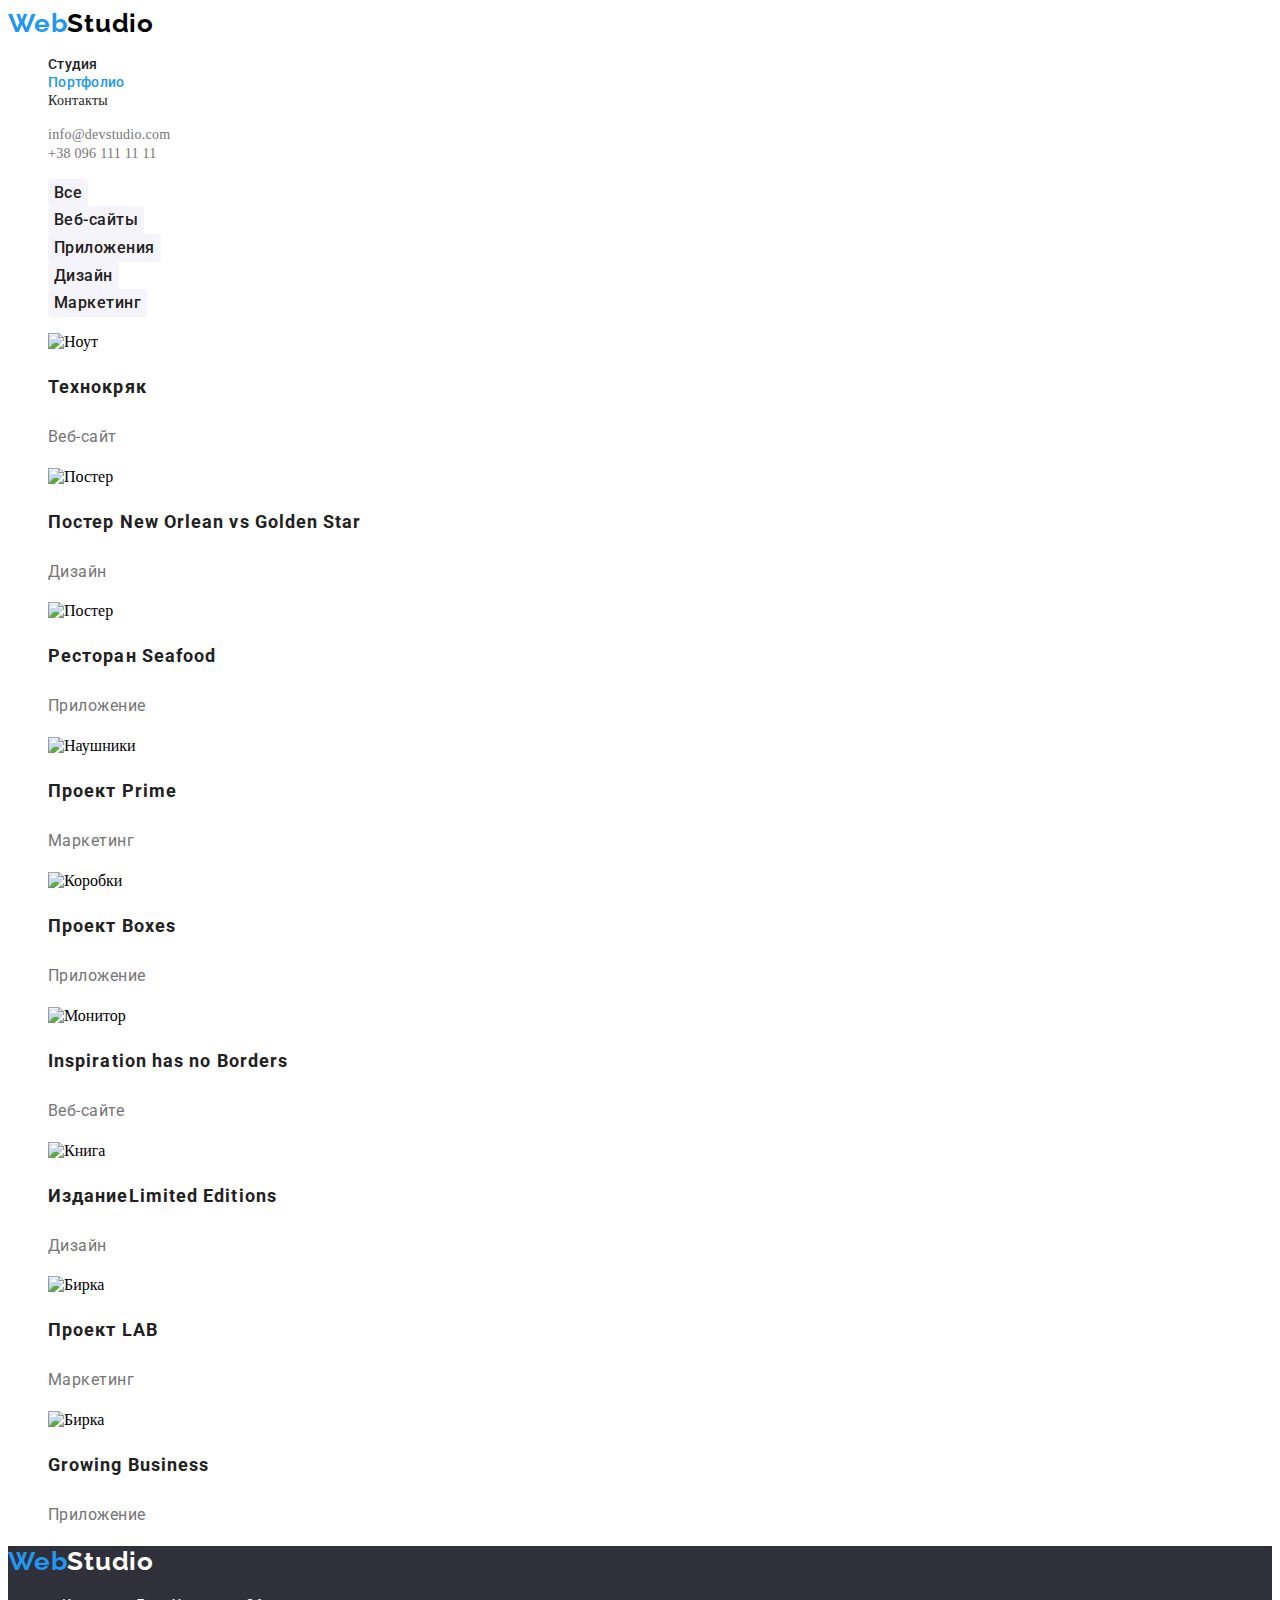
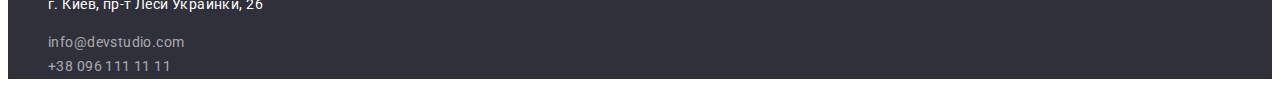
==== portfolio.html @ 634ae3e8 "Initial commit" ====
<!DOCTYPE html>
<html lang="ru">
<head>
    <meta charset="UTF-8">
    <meta http-equiv="X-UA-Compatible" content="IE=edge">
    <meta name="viewport" content="width=device-width, initial-scale=1.0">
    <link rel="preconnect" href="https://fonts.googleapis.com">
    <link rel="preconnect" href="https://fonts.gstatic.com" crossorigin>
    <link href="https://fonts.googleapis.com/css2?family=Raleway:wght@700&family=Roboto:wght@400;500;700;900&display=swap"
        rel="stylesheet">
    <title>Портфолио</title>
    <link rel="stylesheet" href="css/style.css">
</head>
<body>
    <header>
        <nav>
            <a class="webStudio">Web<span class="colorweb">Studio</span></a>
            <ul>
                <li class="a_studio">
                    <a href="./index.html" class="studio_style">Студия</a>
                </li>
                <li class="a_studio">
                    <a href="" class="portfolio_style ">Портфолио</a>
                </li>
                <li class="a_studio">
                <a href="./contakts.html" class="contakts">Контакты</a>
            </li>
            </ul>
        </nav>
        <ul>
            <li class="a_studio">
                <a href="mailtoinfo@devstudio.com" class="link_info">info@devstudio.com</a>
            </li>
            <li class="a_studio">
                <a href="tel+380961111111" class="link_info">+38 096 111 11 11</a>
            </li>
        </ul>
    </header>
    <main>
        <section>
            <ul >
                <li class="a_studio">
                    <button type="button" class="info_buttons">Все</button>
                </li>
                <li class="a_studio">
                    <button type="button" class="info_buttons">Веб-сайты</button>
                </li>
                <li class="a_studio">
                    <button type="button" class="info_buttons">Приложения</button>
                </li>
                <li class="a_studio">
                    <button type="button" class="info_buttons">Дизайн</button>
                </li>
                <li class="a_studio">
                    <button type="button" class="info_buttons">Маркетинг</button>
                </li>
            </ul>
                <ul>
                    <li class="a_studio"><img src="./images-2/img.jpg" width="370" height="290" alt="Ноут"></li>
                    <li class="a_studio">
                        <h3 class="style_work">Технокряк</h3>
                        <p class="style_skill">Веб-сайт</p>
                    </li>
                    
                </ul>
               
                <ul>
                    <li class="a_studio"><img src="./images-2/img(1).jpg" width="370" height="290" alt="Постер"></li>
                    <li class="a_studio">
                        <h3 class="style_work">Постер <span lang="en">New Orlean vs Golden Star</span></h3>
                        <p class="style_skill">Дизайн</p>
                    </li>
                    
                </ul>

                <ul>
                    <li class="a_studio"><img src="./images-2/img(2).jpg" width="370" height="290" alt="Постер"></li>
                    <li class="a_studio">
                        <h3 class="style_work">Ресторан <span lang="en">Seafood</span></h3>
                        <p class="style_skill">Приложение</p>
                    </li>
                    
                </ul>

                <ul>
                    <li class="a_studio"><img src="./images-2/img(3).jpg" width="370" height="290" alt="Наушники"></li>
                    <li class="a_studio">
                        <h3 class="style_work">Проект Prime</h3>
                        <p class="style_skill">Маркетинг</p>
                    </li>
                    
                </ul>

                <ul>
                    <li class="a_studio"><img src="./images-2/img(4).jpg" width="370" height="290" alt="Коробки"></li>
                    <li class="a_studio">
                        <h3 class="style_work">Проект Boxes</h3>
                        <p class="style_skill">Приложение</p>
                    </li>
                    
                </ul>

                <ul>
                    <li class="a_studio"><img src="./images-2/img(5).jpg" width="370" height="290" alt="Монитор"></li>
                    <li class="a_studio">
                        <h3 class="style_work" lang="en">Inspiration has no Borders</h3>
                        <p class="style_skill">Веб-сайте</p>
                    </li>
                    
                </ul>

                <ul>
                    <li class="a_studio"><img src="./images-2/img(6).jpg" width="370" height="290" alt="Книга"></li>
                    <li class="a_studio">
                        <h3 class="style_work">Издание<span lang="en">Limited Editions</span></h3>
                        <p class="style_skill">Дизайн</p>
                    </li>
                    
                </ul>

                <ul>
                    <li class="a_studio"><img src="./images-2/img(7).jpg" width="370" height="290" alt="Бирка"></li>
                    <li class="a_studio">
                        <h3 class="style_work">Проект <span lang="en">LAB</span></h3>
                        <p class="style_skill">Маркетинг</p>
                    </li>
                    
                </ul>

                <ul>
                    <li class="a_studio"><img src="./images-2/img(8).jpg" width="370" height="290" alt="Бирка"></li>
                    <li class="a_studio">
                        <h3 class="style_work">Growing Business</h3>
                        <p class="style_skill">Приложение</p>
                    </li>
                    
                </ul>
        </section>
        <footer class="info_link">
            <a class="webStudio_2">Web<span class="style_studio">Studio</span></a>
            <address>
                <ul>
                    <li class="a_studio">
                        <p class="link_street">г. Киев, пр-т Леси Украинки, 26</p>
                    </li>
                    <li class="a_studio"><a href="mailtoinfo@devstudio.com" class="link_infos">info@devstudio.com</a></li>
                    <li class="a_studio"><a href="tel+380961111111" class="link_infos">+38 096 111 11 11</a></li>
                </ul>
            </address>
        </footer>
    </main>
</body>
</html>
---- css/style.css ----
.info_main {
    background: #FFFFFF;
    font-family: 'Roboto', 'Raleway';

}
.webStudio {
    font-family: 'Raleway';
    font-style: normal;
    font-weight: 700;
    font-size: 26px;
    line-height: 1.2;
    letter-spacing: 0.03em;
    color: #2196F3;

}
.colorweb {
    font-family: 'Raleway';
    font-style: normal;
    font-weight: 700;
    font-size: 26px;
    line-height: 1.2;
    letter-spacing: 0.03em;
    color:black;
}

.studio {
    font-weight: 500;
    font-size: 14px;
    line-height: 1.14;
    letter-spacing: 0.02em;
    color: #2196F3;
    text-decoration: none;
    width: 49px;
    height: 16px;
}
.studio.current{
    color:#2196F3
}
.a_studio{
   
    list-style: none;
}


.portfolio {
    font-weight: 500;
    font-size: 14px;
    line-height: 1.14;
    letter-spacing: 0.02em;
    text-decoration: none;
    color: #212121;
    width: 77px;
    height: 16px;
}

.contakts {
    font-weight: 500;
    font-size: 14px;
    line-height: 1.14;
    letter-spacing: 0.02em;
    text-decoration: none;
    color: #212121;
    width: 68px;
    height: 16px;
    
}

.link_info {
    font-weight: 500;
    font-size: 14px;
    line-height: 1.2;
    letter-spacing: 0.02em;
    color: #757575;
    list-style: none;
    text-decoration: none;
}

/*Еффективное решение*/

.style_round {
    font-family: 'Roboto';
    font-style: normal;
    font-weight: 900;
    font-size: 44px;
    line-height: 1.3;
    text-align: center;
    letter-spacing: 0.06em;
    text-transform: uppercase;
    margin: auto;
    color: #FFFFFF;
    background: #2F303A;
    width: 690px;
}

/*Кнопка*/
.info_button{
    font-family: 'Roboto';
    font-style: normal;
    font-weight: 700;
    font-size: 16px;
    line-height: 1.9;
    width: 200px;
    height: 50px;
    background: #2196F3;
    box-shadow: 0px 4px 4px rgba(0, 0, 0, 0.15);
    border-radius: 4px;
    color: #FFFFFF;
    cursor: pointer;
    margin: auto;
    text-align: center;
    border: none;   
  
}

/*Пункты в работе*/
.info_team {
    font-family: 'Roboto';
    font-style: normal;
    font-weight: 700;
    font-size: 14px;
    line-height: 1.14;
    letter-spacing: 0.03em;
    text-transform: uppercase;
    color: #212121;

}

.text_team {
    font-family: 'Roboto';
    font-style: normal;
    font-weight: 400;
    font-size: 14px;
    line-height: 1.7;
    letter-spacing: 0.03em;
    color: #757575;
}

.work_team {
    font-family: 'Roboto';
    font-style: normal;
    font-weight: 700;
    font-size: 36px;
    line-height: 1.2;
    letter-spacing: 0.03em;
    color: #212121;
}

.id_team {
    font-family: 'Roboto';
    font-style: normal;
    font-weight: 500;
    font-size: 16px;
    line-height: 1.2;
    letter-spacing: 0.03em;
    color: #212121;
}

.skil_team {
    font-family: 'Roboto';
    font-style: normal;
    font-weight: 400;
    font-size: 16px;
    line-height: 1.2;
    letter-spacing: 0.03em;
    color: #757575;
}

/*подвал*/

.webStudio_2 {
    font-family: 'Raleway';
    font-style: normal;
    font-weight: 700;
    font-size: 26px;
    line-height: 1.2;
    letter-spacing: 0.03em;
    color: #2196F3;
}

.style_studio {
    font-family: 'Raleway';
    font-style: normal;
    font-weight: 700;
    font-size: 26px;
    line-height: 1.2;
    letter-spacing: 0.03em;
    color: white;
}

.link_infos {
    font-family: 'Roboto';
    font-style: normal;
    font-weight: 400;
    font-size: 14px;
    line-height: 1.7;
    letter-spacing: 0.03em;
    color: rgba(255, 255, 255, 0.6);
    text-decoration: none;

}

.info_link {
    background: #2F303A;
}
.link_street{
    font-family: 'Roboto';
        font-style: normal;
        font-weight: 400;
        font-size: 14px;
        line-height:1.7;
        letter-spacing: 0.03em;
        color: #FFFFFF;
}
/*СТИЛИ ІТОРОЙ СТРАНИЦИ*/
.studio_style {
    font-family: 'Roboto';
    font-style: normal;
    font-weight: 500;
    font-size: 14px;
    line-height: 1.14;
    letter-spacing: 0.02em;
    text-decoration: none;
    color: #212121;
}
.portfolio_style{
    font-family: 'Roboto';
    font-style: normal;
    font-weight: 500;
    font-size: 14px;
    line-height: 1.14;
    letter-spacing: 0.02em;
    color: #2196F3;
    text-decoration: none;
}
.info_buttons{
    background: #F5F4FA;
    border-radius: 4px;
    font-family: 'Roboto';
    font-style: normal;
    font-weight: 500;
    font-size: 16px;
    line-height: 1.6;
    text-align: center;
    letter-spacing: 0.03em;
    color: #212121;
    border: none;
    cursor: pointer;
    margin: auto;
}
.info_buttons:hover{
        color: #FFFFFF;
        background: #2196F3;
        box-shadow: 0px 3px 1px rgba(0, 0, 0, 0.1), 0px 1px 2px rgba(0, 0, 0, 0.08), 0px 2px 2px rgba(0, 0, 0, 0.12);
        border-radius: 4px;
}

.style_work{
font-family: 'Roboto';
    font-style: normal;
    font-weight: 700;
    font-size: 18px;
    line-height: 2;
    letter-spacing: 0.06em;
    color: #212121;
}
.style_skill{
font-family: 'Roboto';
    font-style: normal;
    font-weight: 400;
    font-size: 16px;
    line-height: 1.8;

    letter-spacing: 0.03em;

    color: #757575;
}
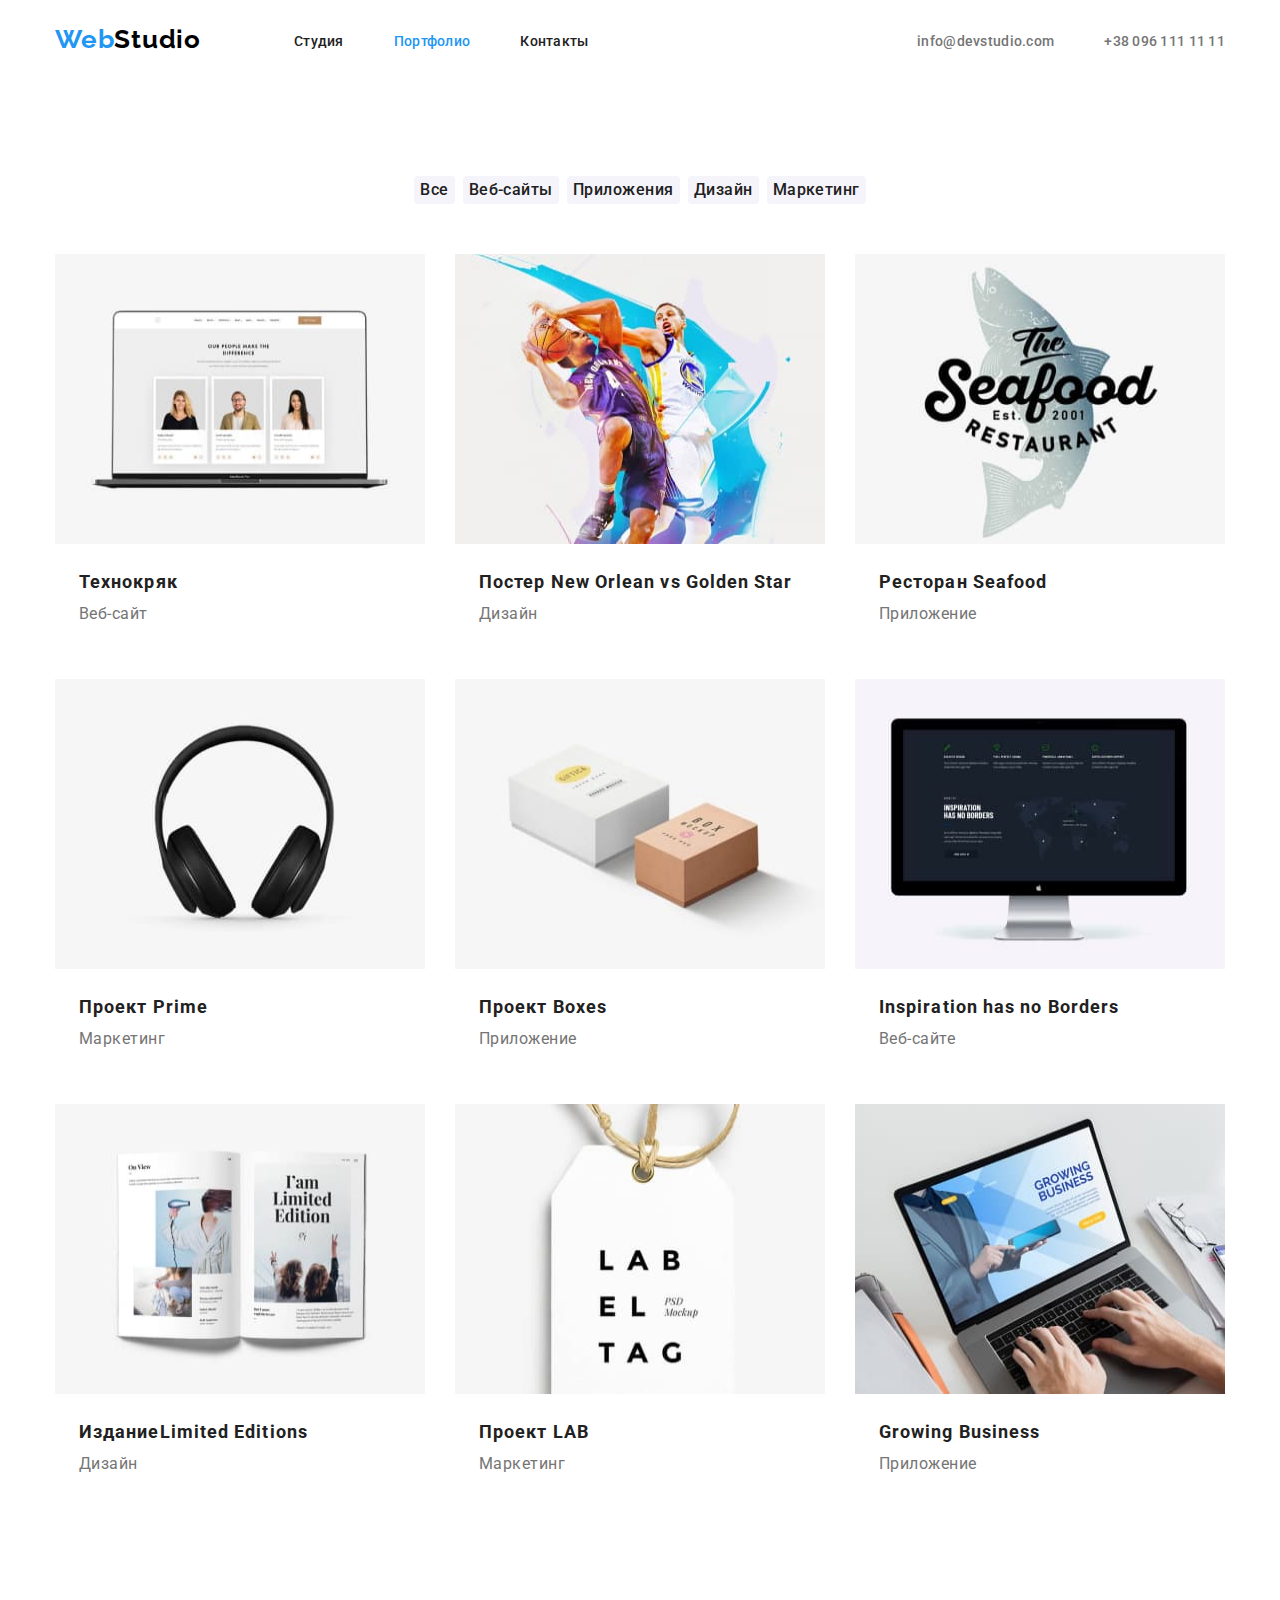
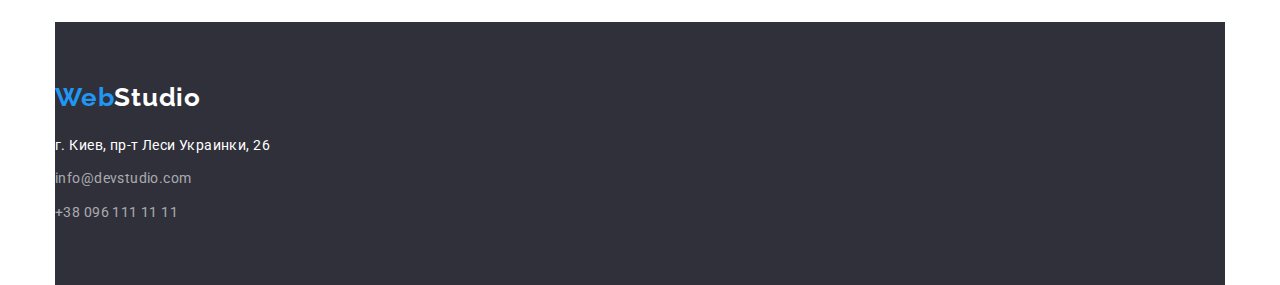
==== commit ca0a2df0: "готово" ====
--- a/portfolio.html
+++ b/portfolio.html
@@ -4,150 +4,137 @@
     <meta charset="UTF-8">
     <meta http-equiv="X-UA-Compatible" content="IE=edge">
     <meta name="viewport" content="width=device-width, initial-scale=1.0">
+    <link rel="stylesheet" href="https://cdnjs.cloudflare.com/ajax/libs/modern-normalize/1.0.0/modern-normalize.min.css">
     <link rel="preconnect" href="https://fonts.googleapis.com">
     <link rel="preconnect" href="https://fonts.gstatic.com" crossorigin>
     <link href="https://fonts.googleapis.com/css2?family=Raleway:wght@700&family=Roboto:wght@400;500;700;900&display=swap"
         rel="stylesheet">
-    <title>Портфолио</title>
+    <title>WebStudio</title>
     <link rel="stylesheet" href="css/style.css">
 </head>
-<body>
+<body class="info_main">
     <header>
-        <nav>
-            <a class="webStudio">Web<span class="colorweb">Studio</span></a>
-            <ul>
-                <li class="a_studio">
-                    <a href="./index.html" class="studio_style">Студия</a>
+        <div class="container style-container">
+            <nav class="nav-style">
+                <a class="webStudio dio">Web<span class="colorweb">Studio</span></a>
+                <ul class="style-studio">
+                    <li class="a_studio activity">
+                        <a href="./index.html" class="studio">Студия</a>
+                    </li>
+                    <li class="a_studio activity">
+                        <a href="./portfolio.html" class="portfolio current">Портфолио</a>
+                    </li>
+                    <li class="a_studio activity">
+                        <a href="./contakts.html" class="contakts">Контакты</a>
+                    </li>
+                </ul>
+            </nav>
+
+
+            <ul class="style-info">
+                <li class="a_studio activity">
+                    <a href="mailtoinfo@devstudio.com" class="link_info">info@devstudio.com</a>
                 </li>
-                <li class="a_studio">
-                    <a href="" class="portfolio_style ">Портфолио</a>
+                <li class="a_studio activity">
+                    <a href="tel+380961111111" class="link_info">+38 096 111 11 11</a>
                 </li>
-                <li class="a_studio">
-                <a href="./contakts.html" class="contakts">Контакты</a>
-            </li>
             </ul>
-        </nav>
-        <ul>
-            <li class="a_studio">
-                <a href="mailtoinfo@devstudio.com" class="link_info">info@devstudio.com</a>
-            </li>
-            <li class="a_studio">
-                <a href="tel+380961111111" class="link_info">+38 096 111 11 11</a>
-            </li>
-        </ul>
+        </div>
     </header>
     <main>
-        <section>
-            <ul >
-                <li class="a_studio">
+        <div class="container">
+        <section class="section">
+            <ul class="style-buttons">
+                <li class="a_studio buttons-skill">
                     <button type="button" class="info_buttons">Все</button>
                 </li>
-                <li class="a_studio">
+                <li class="a_studio buttons-skill">
                     <button type="button" class="info_buttons">Веб-сайты</button>
                 </li>
-                <li class="a_studio">
+                <li class="a_studio buttons-skill">
                     <button type="button" class="info_buttons">Приложения</button>
                 </li>
-                <li class="a_studio">
+                <li class="a_studio buttons-skill">
                     <button type="button" class="info_buttons">Дизайн</button>
                 </li>
-                <li class="a_studio">
+                <li class="a_studio buttons-skill">
                     <button type="button" class="info_buttons">Маркетинг</button>
                 </li>
             </ul>
-                <ul>
-                    <li class="a_studio"><img src="./images-2/img.jpg" width="370" height="290" alt="Ноут"></li>
-                    <li class="a_studio">
-                        <h3 class="style_work">Технокряк</h3>
-                        <p class="style_skill">Веб-сайт</p>
+                <ul class="studio-work">
+                    <li class="a_studio team-ids"><img src="./images/img.jpg" width="370" height="290" alt="Ноут">
+                        <h3 class="style_work poster-style">Технокряк</h3>
+                        <p class="style_skill skill-studio">Веб-сайт</p>
+                    </li>
+                    
+                
+               
+                
+                    <li class="a_studio team-ids"><img src="./images/img(1).jpg" width="370" height="290" alt="Постер">
+                        <h3 class="style_work poster-style">Постер <span lang="en">New Orlean vs Golden Star</span></h3>
+                        <p class="style_skill skill-studio">Дизайн</p>
+                    </li>
+                    
+                
+                    <li class="a_studio team-ids"><img src="./images/img(2).jpg" width="370" height="290" alt="Постер">
+                        <h3 class="style_work poster-style">Ресторан <span lang="en">Seafood</span></h3>
+                        <p class="style_skill skill-studio">Приложение</p>
+                    </li>
+                    
+               
+                    <li class="a_studio team-ids"><img src="./images/img(3).jpg" width="370" height="290" alt="Наушники">
+                        <h3 class="style_work poster-style">Проект Prime</h3>
+                        <p class="style_skill skill-studio">Маркетинг</p>
+                    </li>
+                    
+             
+                    <li class="a_studio team-ids"><img src="./images/img(4).jpg" width="370" height="290" alt="Коробки">
+                        <h3 class="style_work poster-style">Проект Boxes</h3>
+                        <p class="style_skill skill-studio">Приложение</p>
+                    </li>
+                    
+               
+                    <li class="a_studio team-ids"><img src="./images/img(5).jpg" width="370" height="290" alt="Монитор">
+                        <h3 class="style_work poster-style" lang="en">Inspiration has no Borders</h3>
+                        <p class="style_skill skill-studio">Веб-сайте</p>
+                    </li>
+                    
+               
+                    <li class="a_studio team-ids"><img src="./images/img(6).jpg" width="370" height="290" alt="Книга">
+                        <h3 class="style_work poster-style">Издание<span lang="en">Limited Editions</span></h3>
+                        <p class="style_skill skill-studio">Дизайн</p>
+                    </li>
+                    
+              
+                    <li class="a_studio team-ids"><img src="./images/img(7).jpg" width="370" height="290" alt="Бирка">
+                        <h3 class="style_work poster-style">Проект <span lang="en">LAB</span></h3>
+                        <p class="style_skill skill-studio">Маркетинг</p>
+                    </li>
+                    
+                
+                    <li class="a_studio team-ids"><img src="./images/img(8).jpg" width="370" height="290" alt="Бирка">
+                        <h3 class="style_work poster-style">Growing Business</h3>
+                        <p class="style_skill skill-studio">Приложение</p>
                     </li>
                     
                 </ul>
-               
-                <ul>
-                    <li class="a_studio"><img src="./images-2/img(1).jpg" width="370" height="290" alt="Постер"></li>
-                    <li class="a_studio">
-                        <h3 class="style_work">Постер <span lang="en">New Orlean vs Golden Star</span></h3>
-                        <p class="style_skill">Дизайн</p>
-                    </li>
-                    
-                </ul>
-
-                <ul>
-                    <li class="a_studio"><img src="./images-2/img(2).jpg" width="370" height="290" alt="Постер"></li>
-                    <li class="a_studio">
-                        <h3 class="style_work">Ресторан <span lang="en">Seafood</span></h3>
-                        <p class="style_skill">Приложение</p>
-                    </li>
-                    
-                </ul>
-
-                <ul>
-                    <li class="a_studio"><img src="./images-2/img(3).jpg" width="370" height="290" alt="Наушники"></li>
-                    <li class="a_studio">
-                        <h3 class="style_work">Проект Prime</h3>
-                        <p class="style_skill">Маркетинг</p>
-                    </li>
-                    
-                </ul>
-
-                <ul>
-                    <li class="a_studio"><img src="./images-2/img(4).jpg" width="370" height="290" alt="Коробки"></li>
-                    <li class="a_studio">
-                        <h3 class="style_work">Проект Boxes</h3>
-                        <p class="style_skill">Приложение</p>
-                    </li>
-                    
-                </ul>
-
-                <ul>
-                    <li class="a_studio"><img src="./images-2/img(5).jpg" width="370" height="290" alt="Монитор"></li>
-                    <li class="a_studio">
-                        <h3 class="style_work" lang="en">Inspiration has no Borders</h3>
-                        <p class="style_skill">Веб-сайте</p>
-                    </li>
-                    
-                </ul>
-
-                <ul>
-                    <li class="a_studio"><img src="./images-2/img(6).jpg" width="370" height="290" alt="Книга"></li>
-                    <li class="a_studio">
-                        <h3 class="style_work">Издание<span lang="en">Limited Editions</span></h3>
-                        <p class="style_skill">Дизайн</p>
-                    </li>
-                    
-                </ul>
-
-                <ul>
-                    <li class="a_studio"><img src="./images-2/img(7).jpg" width="370" height="290" alt="Бирка"></li>
-                    <li class="a_studio">
-                        <h3 class="style_work">Проект <span lang="en">LAB</span></h3>
-                        <p class="style_skill">Маркетинг</p>
-                    </li>
-                    
-                </ul>
-
-                <ul>
-                    <li class="a_studio"><img src="./images-2/img(8).jpg" width="370" height="290" alt="Бирка"></li>
-                    <li class="a_studio">
-                        <h3 class="style_work">Growing Business</h3>
-                        <p class="style_skill">Приложение</p>
-                    </li>
-                    
-                </ul>
+                </div>
         </section>
-        <footer class="info_link">
-            <a class="webStudio_2">Web<span class="style_studio">Studio</span></a>
-            <address>
-                <ul>
-                    <li class="a_studio">
-                        <p class="link_street">г. Киев, пр-т Леси Украинки, 26</p>
-                    </li>
-                    <li class="a_studio"><a href="mailtoinfo@devstudio.com" class="link_infos">info@devstudio.com</a></li>
-                    <li class="a_studio"><a href="tel+380961111111" class="link_infos">+38 096 111 11 11</a></li>
-                </ul>
-            </address>
-        </footer>
+        <div class="container">
+            <footer class="info_link">
+                <a class="webStudio_2">Web<span class="style_studio">Studio</span></a>
+                <address>
+                    <ul>
+                        <li class="a_studio styly-ly">
+                            <p class="link_street">г. Киев, пр-т Леси Украинки, 26</p>
+                        </li>
+                        <li class="a_studio styly-ly"><a href="mailtoinfo@devstudio.com"
+                                class="link_infos">info@devstudio.com</a></li>
+                        <li class="a_studio styly-ly"><a href="tel+380961111111" class="link_infos">+38 096 111 11 11</a></li>
+                    </ul>
+                </address>
+            </footer>
+        </div>
     </main>
 </body>
 </html>
--- a/css/style.css
+++ b/css/style.css
@@ -1,3 +1,115 @@
+h1,
+h2,
+h3,
+h4,
+p,
+ul {
+    margin-top: 0;
+    margin-bottom: 0;
+    padding-left: 0;
+}
+img{
+    display: block;
+}
+*
+* *::before,
+*::after {
+    box-sizing: border-box;
+    }
+.container{
+    width: 1200px;
+    margin-left: auto;
+    margin-right: auto;
+    padding-left: 15px;
+    padding-right: 15px;
+}
+/*Шапка*/
+.nav-style{
+    display: flex;
+}
+.style-studio{
+    display: flex;
+}
+.style-info{
+    display: flex;
+    margin-left: auto; 
+}
+.style-container{
+    display: flex;
+}
+.activity{
+    margin-right: 50px;  
+    padding-top: 32px;
+    padding-bottom: 32px;
+  
+}
+.activity:last-child{
+    margin-right: 0;
+}
+.dio{
+    margin-right: 93px;
+    padding-top: 24px;
+    padding-bottom: 25px;
+}
+/*Секция ефективные решения */
+.style-section{
+    background: #2F303A;
+    padding: 200px 0;
+    text-align: center;
+}
+
+/*пункты работы */
+.section{
+    padding-top: 94px;
+    padding-bottom: 94px;
+    
+}
+.style-paragraph{
+    width: 270px;
+    margin-right: 30px;
+}
+.paragraph{
+    display: flex;
+}
+.style-paragraph:last-child{
+    margin-left: 0;
+}
+
+/*чем занимаемся */
+.style-work{
+    display: flex;
+}
+.style-img{
+    margin-right: 30px;
+}
+.style-img:last-child{
+    margin-right: 0;
+}
+/*Наша Команда*/
+.info-team{
+    display: flex;
+}
+.team-id{
+    margin-right: 30px;
+}
+.team-id:last-child{
+    margin-right: 0;
+}
+.style-id{
+    padding-top: 30px;
+    text-align: center;
+}
+.style-skill{
+    padding-top: 10px;
+    text-align: center;
+}
+/*Подвал*/
+.styly-ly{
+    padding-bottom: 10px;
+}
+.styly-ly:last-child{
+    padding-bottom: 60px;
+}
 .info_main {
     background: #FFFFFF;
     font-family: 'Roboto', 'Raleway';
@@ -28,7 +140,7 @@
     font-size: 14px;
     line-height: 1.14;
     letter-spacing: 0.02em;
-    color: #2196F3;
+    color: #212121;
     text-decoration: none;
     width: 49px;
     height: 16px;
@@ -37,7 +149,7 @@
     color:#2196F3
 }
 .a_studio{
-   
+  
     list-style: none;
 }
 
@@ -52,7 +164,9 @@
     width: 77px;
     height: 16px;
 }
-
+.portfolio.current {
+    color: #2196F3
+}
 .contakts {
     font-weight: 500;
     font-size: 14px;
@@ -78,6 +192,9 @@
 /*Еффективное решение*/
 
 .style_round {
+    margin-left: auto;
+    margin-right: auto;
+    padding-bottom: 30px;
     font-family: 'Roboto';
     font-style: normal;
     font-weight: 900;
@@ -88,12 +205,12 @@
     text-transform: uppercase;
     margin: auto;
     color: #FFFFFF;
-    background: #2F303A;
     width: 690px;
 }
 
 /*Кнопка*/
 .info_button{
+    
     font-family: 'Roboto';
     font-style: normal;
     font-weight: 700;
@@ -136,6 +253,9 @@
 }
 
 .work_team {
+    text-align: center;
+    padding-bottom: 50px;
+ 
     font-family: 'Roboto';
     font-style: normal;
     font-weight: 700;
@@ -168,6 +288,9 @@
 /*подвал*/
 
 .webStudio_2 {
+    padding-top: 60px;
+   display: block;
+   padding-bottom: 20px;
     font-family: 'Raleway';
     font-style: normal;
     font-weight: 700;
@@ -178,6 +301,7 @@
 }
 
 .style_studio {
+    
     font-family: 'Raleway';
     font-style: normal;
     font-weight: 700;
@@ -211,7 +335,37 @@
         letter-spacing: 0.03em;
         color: #FFFFFF;
 }
-/*СТИЛИ ІТОРОЙ СТРАНИЦИ*/
+/*СТИЛИ ВТОРОЙ СТРАНИЦИ*/
+/*Кнопки*/
+.style-buttons{
+    display: flex;  
+    justify-content: center;
+}
+.buttons-skill{
+    margin-right: 8px;
+    padding-bottom: 50px;
+}
+.buttons-skill:last-child {
+    margin-right: 0;
+}
+/*Портфолио Стулий*/
+.studio-work{
+    display: flex;
+    flex-wrap: wrap;
+}
+.team-ids {
+    margin-right: 30px;
+    margin-bottom: 30px;
+}
+.team-ids:nth-child(3n+3){
+    margin-right: 0;
+}
+.poster-style{
+    padding: 20px 24px 0px 24px;
+}
+.skill-studio{
+    padding: 0px 24px 20px 24px;
+}
 .studio_style {
     font-family: 'Roboto';
     font-style: normal;
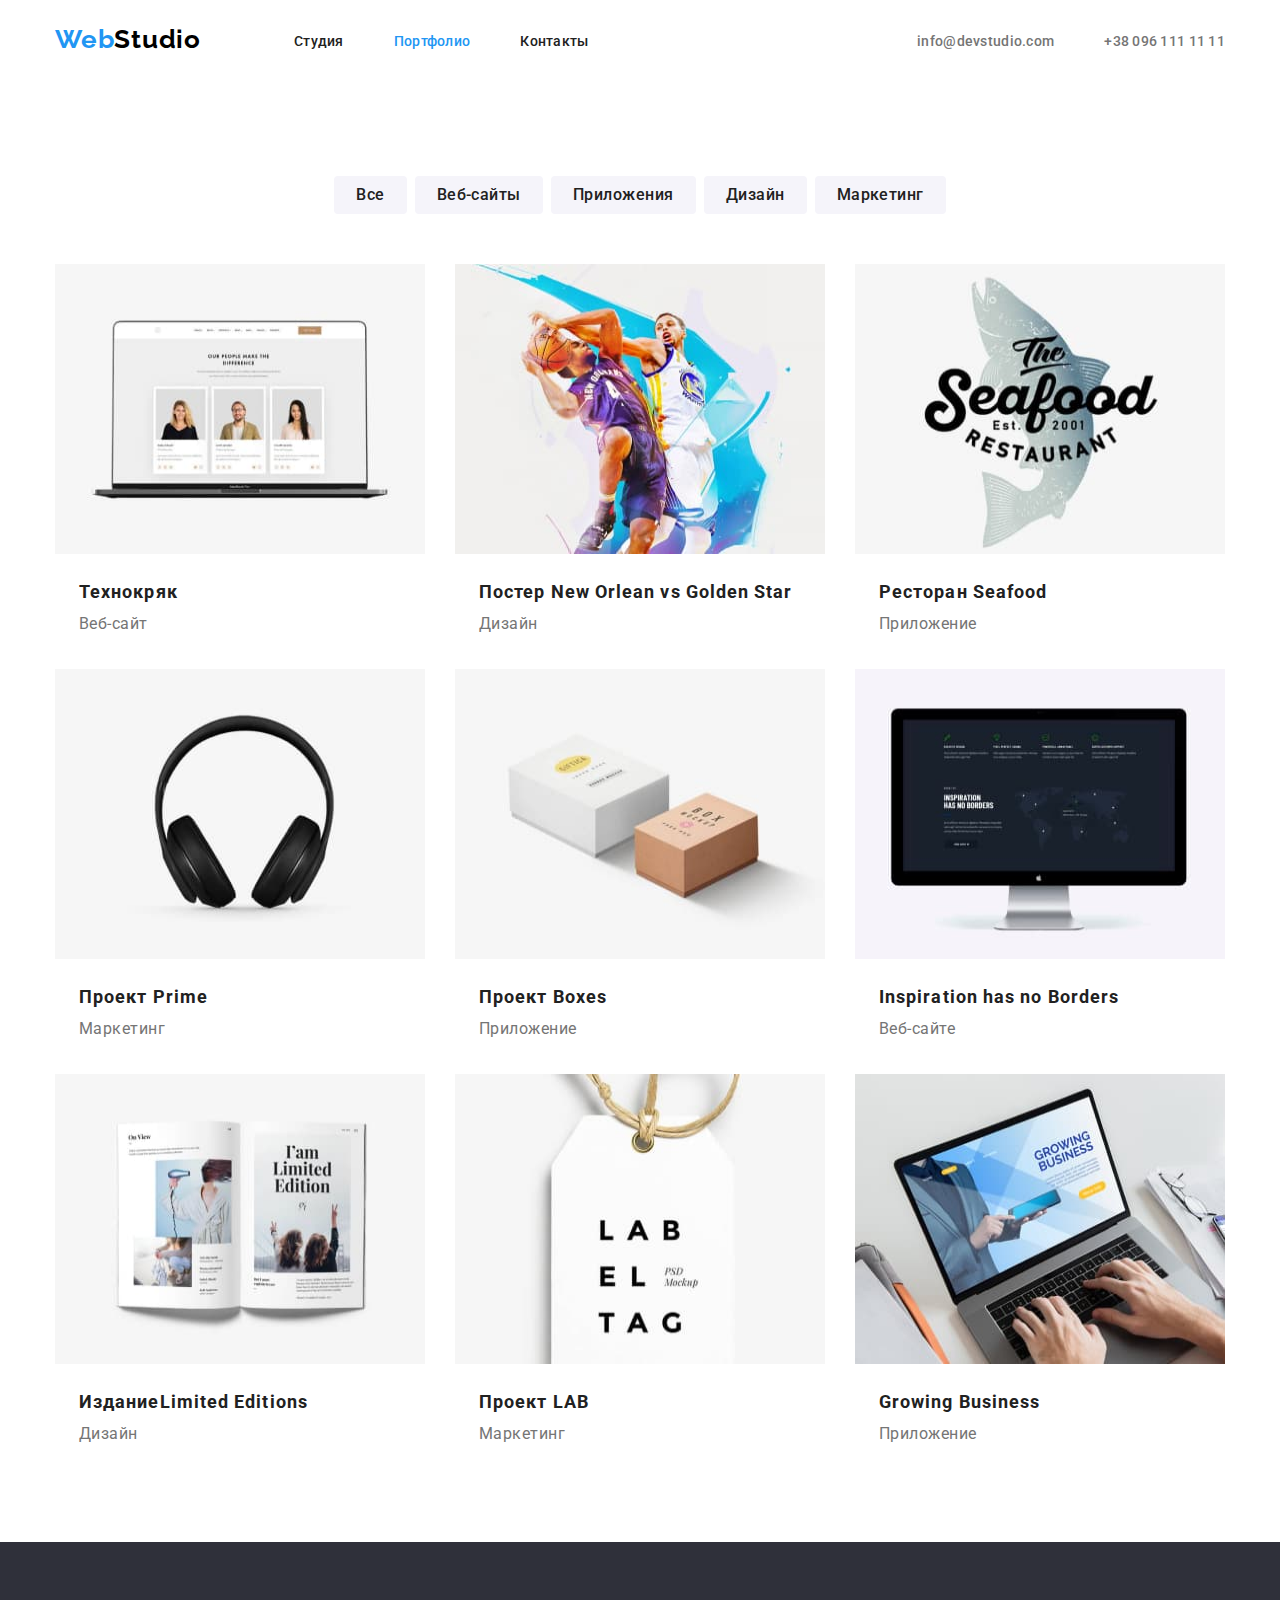
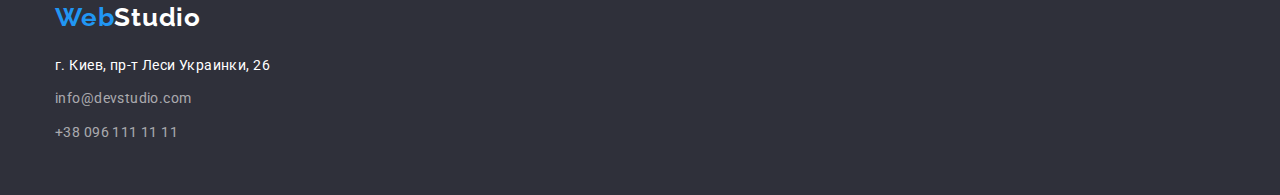
==== commit ecfba074: "попрацювання" ====
--- a/portfolio.html
+++ b/portfolio.html
@@ -63,76 +63,94 @@
             </ul>
                 <ul class="studio-work">
                     <li class="a_studio team-ids"><img src="./images/img.jpg" width="370" height="290" alt="Ноут">
-                        <h3 class="style_work poster-style">Технокряк</h3>
-                        <p class="style_skill skill-studio">Веб-сайт</p>
+                        <div class="poster-style">
+                        <h3 class="style_work ">Технокряк</h3>
+                        <p class="style_skill ">Веб-сайт</p>
+                        </div>
                     </li>
                     
                 
-               
-                
                     <li class="a_studio team-ids"><img src="./images/img(1).jpg" width="370" height="290" alt="Постер">
-                        <h3 class="style_work poster-style">Постер <span lang="en">New Orlean vs Golden Star</span></h3>
-                        <p class="style_skill skill-studio">Дизайн</p>
+                        <div class="poster-style">
+                        <h3 class="style_work ">Постер <span lang="en">New Orlean vs Golden Star</span></h3>
+                        <p class="style_skill ">Дизайн</p>
+                        </div>
                     </li>
                     
                 
                     <li class="a_studio team-ids"><img src="./images/img(2).jpg" width="370" height="290" alt="Постер">
-                        <h3 class="style_work poster-style">Ресторан <span lang="en">Seafood</span></h3>
-                        <p class="style_skill skill-studio">Приложение</p>
+                        <div class="poster-style">
+                        <h3 class="style_work ">Ресторан <span lang="en">Seafood</span></h3>
+                        <p class="style_skill ">Приложение</p>
+                        </div>
                     </li>
                     
                
                     <li class="a_studio team-ids"><img src="./images/img(3).jpg" width="370" height="290" alt="Наушники">
-                        <h3 class="style_work poster-style">Проект Prime</h3>
-                        <p class="style_skill skill-studio">Маркетинг</p>
+                        <div class="poster-style">
+                        <h3 class="style_work ">Проект Prime</h3>
+                        <p class="style_skill ">Маркетинг</p>
+                        </div>
                     </li>
                     
              
                     <li class="a_studio team-ids"><img src="./images/img(4).jpg" width="370" height="290" alt="Коробки">
-                        <h3 class="style_work poster-style">Проект Boxes</h3>
-                        <p class="style_skill skill-studio">Приложение</p>
+                        <div class="poster-style">
+                        <h3 class="style_work ">Проект Boxes</h3>
+                        <p class="style_skill ">Приложение</p>
+                        </div>
                     </li>
                     
                
                     <li class="a_studio team-ids"><img src="./images/img(5).jpg" width="370" height="290" alt="Монитор">
-                        <h3 class="style_work poster-style" lang="en">Inspiration has no Borders</h3>
-                        <p class="style_skill skill-studio">Веб-сайте</p>
+                        <div class="poster-style">
+                        <h3 class="style_work " lang="en">Inspiration has no Borders</h3>
+                        <p class="style_skill ">Веб-сайте</p>
+                        </div>
                     </li>
                     
                
                     <li class="a_studio team-ids"><img src="./images/img(6).jpg" width="370" height="290" alt="Книга">
-                        <h3 class="style_work poster-style">Издание<span lang="en">Limited Editions</span></h3>
-                        <p class="style_skill skill-studio">Дизайн</p>
+                        <div class="poster-style">
+                        <h3 class="style_work ">Издание<span lang="en">Limited Editions</span></h3>
+                        <p class="style_skill ">Дизайн</p>
+                        </div>
                     </li>
                     
               
                     <li class="a_studio team-ids"><img src="./images/img(7).jpg" width="370" height="290" alt="Бирка">
-                        <h3 class="style_work poster-style">Проект <span lang="en">LAB</span></h3>
-                        <p class="style_skill skill-studio">Маркетинг</p>
+                        <div class="poster-style">
+                        <h3 class="style_work ">Проект <span lang="en">LAB</span></h3>
+                        <p class="style_skill ">Маркетинг</p>
+                        </div>
                     </li>
                     
                 
                     <li class="a_studio team-ids"><img src="./images/img(8).jpg" width="370" height="290" alt="Бирка">
-                        <h3 class="style_work poster-style">Growing Business</h3>
-                        <p class="style_skill skill-studio">Приложение</p>
+                        <div class="poster-style">
+                        <h3 class="style_work ">Growing Business</h3>
+                        <p class="style_skill">Приложение</p>
+                        </div>
                     </li>
                     
                 </ul>
                 </div>
         </section>
-        <div class="container">
+        
             <footer class="info_link">
-                <a class="webStudio_2">Web<span class="style_studio">Studio</span></a>
-                <address>
-                    <ul>
-                        <li class="a_studio styly-ly">
-                            <p class="link_street">г. Киев, пр-т Леси Украинки, 26</p>
-                        </li>
-                        <li class="a_studio styly-ly"><a href="mailtoinfo@devstudio.com"
-                                class="link_infos">info@devstudio.com</a></li>
-                        <li class="a_studio styly-ly"><a href="tel+380961111111" class="link_infos">+38 096 111 11 11</a></li>
-                    </ul>
-                </address>
+                <div class="container">
+                    <a class="webStudio_2">Web<span class="style_studio">Studio</span></a>
+                    <address>
+                        <ul>
+                            <li class="a_studio styly-ly">
+                                <p class="link_street">г. Киев, пр-т Леси Украинки, 26</p>
+                            </li>
+                            <li class="a_studio styly-ly"><a href="mailtoinfo@devstudio.com"
+                                    class="link_infos">info@devstudio.com</a></li>
+                            <li class="a_studio styly-ly"><a href="tel+380961111111" class="link_infos">+38 096 111 11 11</a></li>
+                        </ul>
+                    </address>
+                </div>
             </footer>
         </div>
     </main>
--- a/css/style.css
+++ b/css/style.css
@@ -85,6 +85,10 @@
 .style-img:last-child{
     margin-right: 0;
 }
+.style-works{
+    padding-top: 0;
+    
+}
 /*Наша Команда*/
 .info-team{
     display: flex;
@@ -96,19 +100,22 @@
     margin-right: 0;
 }
 .style-id{
-    padding-top: 30px;
+    margin-top: 30px;
     text-align: center;
 }
 .style-skill{
-    padding-top: 10px;
-    text-align: center;
+    margin-top: 10px;
+    text-align: center;
+}
+.style-teams{
+    background: #F5F4FA;
 }
 /*Подвал*/
 .styly-ly{
-    padding-bottom: 10px;
-}
-.styly-ly:last-child{
-    padding-bottom: 60px;
+   margin-bottom: 10px;
+}
+.styly-ly:last-child {
+    margin-bottom: 0;
 }
 .info_main {
     background: #FFFFFF;
@@ -192,9 +199,7 @@
 /*Еффективное решение*/
 
 .style_round {
-    margin-left: auto;
-    margin-right: auto;
-    padding-bottom: 30px;
+  
     font-family: 'Roboto';
     font-style: normal;
     font-weight: 900;
@@ -210,7 +215,8 @@
 
 /*Кнопка*/
 .info_button{
-    
+    margin-top: 30px;
+    letter-spacing: 0.06em;
     font-family: 'Roboto';
     font-style: normal;
     font-weight: 700;
@@ -228,9 +234,14 @@
     border: none;   
   
 }
+.style-button{
+    display: block;
+    margin-top: 30px;
+}
 
 /*Пункты в работе*/
 .info_team {
+    margin-bottom: 10px;
     font-family: 'Roboto';
     font-style: normal;
     font-weight: 700;
@@ -254,7 +265,7 @@
 
 .work_team {
     text-align: center;
-    padding-bottom: 50px;
+    margin-bottom: 50px;
  
     font-family: 'Roboto';
     font-style: normal;
@@ -288,9 +299,8 @@
 /*подвал*/
 
 .webStudio_2 {
-    padding-top: 60px;
    display: block;
-   padding-bottom: 20px;
+   margin-bottom: 20px;
     font-family: 'Raleway';
     font-style: normal;
     font-weight: 700;
@@ -325,6 +335,8 @@
 
 .info_link {
     background: #2F303A;
+    padding-top: 60px;
+    padding-bottom: 50px;
 }
 .link_street{
     font-family: 'Roboto';
@@ -343,13 +355,14 @@
 }
 .buttons-skill{
     margin-right: 8px;
-    padding-bottom: 50px;
+    
 }
 .buttons-skill:last-child {
     margin-right: 0;
 }
 /*Портфолио Стулий*/
 .studio-work{
+    margin-top: 50px;
     display: flex;
     flex-wrap: wrap;
 }
@@ -360,6 +373,9 @@
 .team-ids:nth-child(3n+3){
     margin-right: 0;
 }
+.team-ids:nth-last-child(-n+3) {
+    margin-bottom: 0;
+}
 .poster-style{
     padding: 20px 24px 0px 24px;
 }
@@ -387,6 +403,7 @@
     text-decoration: none;
 }
 .info_buttons{
+    padding: 6px 22px 6px 22px;
     background: #F5F4FA;
     border-radius: 4px;
     font-family: 'Roboto';
@@ -402,6 +419,7 @@
     margin: auto;
 }
 .info_buttons:hover{
+        
         color: #FFFFFF;
         background: #2196F3;
         box-shadow: 0px 3px 1px rgba(0, 0, 0, 0.1), 0px 1px 2px rgba(0, 0, 0, 0.08), 0px 2px 2px rgba(0, 0, 0, 0.12);
@@ -409,6 +427,7 @@
 }
 
 .style_work{
+    
 font-family: 'Roboto';
     font-style: normal;
     font-weight: 700;
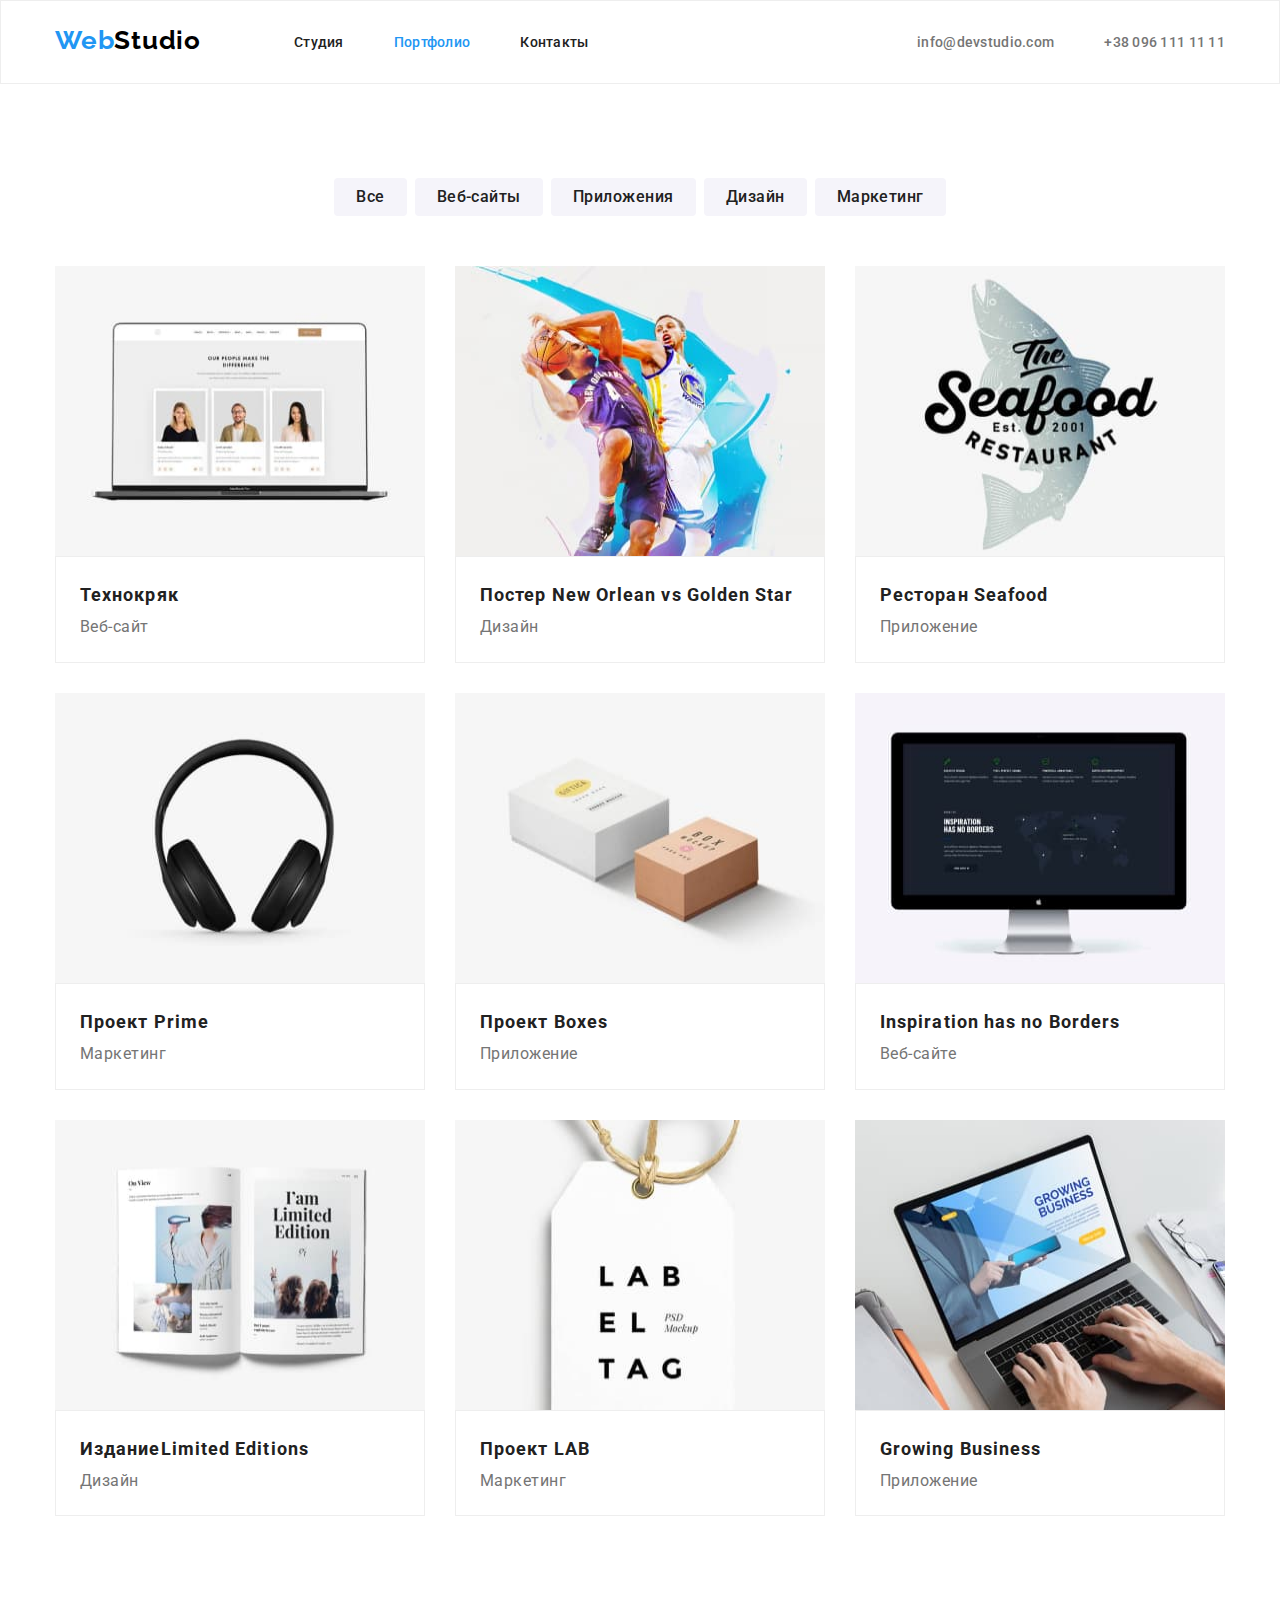
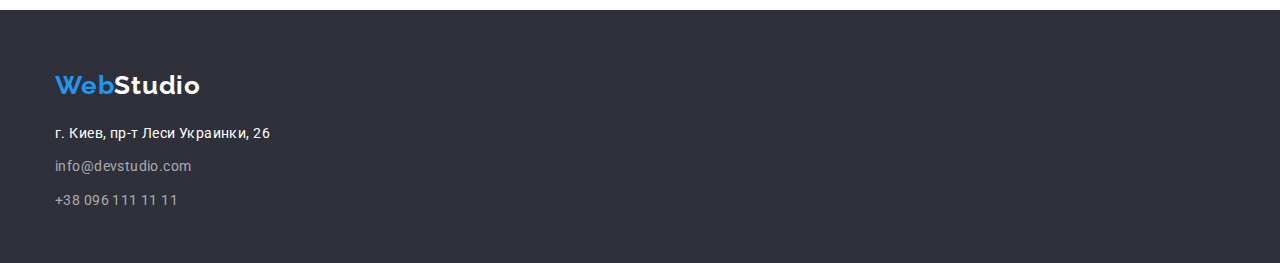
==== commit e6c4951c: "добрацьовано -2" ====
--- a/portfolio.html
+++ b/portfolio.html
@@ -13,9 +13,9 @@
     <link rel="stylesheet" href="css/style.css">
 </head>
 <body class="info_main">
-    <header>
-        <div class="container style-container">
-            <nav class="nav-style">
+    <header class="header-solid">
+        <nav class="nav-style">
+            <div class="container style-container">
                 <a class="webStudio dio">Web<span class="colorweb">Studio</span></a>
                 <ul class="style-studio">
                     <li class="a_studio activity">
@@ -28,22 +28,20 @@
                         <a href="./contakts.html" class="contakts">Контакты</a>
                     </li>
                 </ul>
-            </nav>
-
-
-            <ul class="style-info">
+              <ul class="style-info">
                 <li class="a_studio activity">
                     <a href="mailtoinfo@devstudio.com" class="link_info">info@devstudio.com</a>
                 </li>
                 <li class="a_studio activity">
                     <a href="tel+380961111111" class="link_info">+38 096 111 11 11</a>
                 </li>
-            </ul>
-        </div>
+              </ul>
+            </div>
+        </nav>
     </header>
     <main>
-        <div class="container">
         <section class="section">
+            <div class="container">
             <ul class="style-buttons">
                 <li class="a_studio buttons-skill">
                     <button type="button" class="info_buttons">Все</button>
@@ -137,22 +135,21 @@
                 </div>
         </section>
         
-            <footer class="info_link">
-                <div class="container">
-                    <a class="webStudio_2">Web<span class="style_studio">Studio</span></a>
-                    <address>
-                        <ul>
-                            <li class="a_studio styly-ly">
-                                <p class="link_street">г. Киев, пр-т Леси Украинки, 26</p>
-                            </li>
-                            <li class="a_studio styly-ly"><a href="mailtoinfo@devstudio.com"
-                                    class="link_infos">info@devstudio.com</a></li>
-                            <li class="a_studio styly-ly"><a href="tel+380961111111" class="link_infos">+38 096 111 11 11</a></li>
-                        </ul>
-                    </address>
-                </div>
-            </footer>
+    </main>
+    <footer class="info_link">
+        <div class="container">
+            <a class="webStudio_2">Web<span class="style_studio">Studio</span></a>
+            <address>
+                <ul>
+                    <li class="a_studio styly-ly">
+                        <p class="link_street">г. Киев, пр-т Леси Украинки, 26</p>
+                    </li>
+                    <li class="a_studio styly-ly"><a href="mailtoinfo@devstudio.com"
+                            class="link_infos">info@devstudio.com</a></li>
+                    <li class="a_studio styly-ly"><a href="tel+380961111111" class="link_infos">+38 096 111 11 11</a></li>
+                </ul>
+            </address>
         </div>
-    </main>
+    </footer>
 </body>
 </html>
--- a/css/style.css
+++ b/css/style.css
@@ -24,6 +24,9 @@
     padding-right: 15px;
 }
 /*Шапка*/
+.header-solid{
+    border: 1px solid #EEEEEE;
+}
 .nav-style{
     display: flex;
 }
@@ -377,11 +380,10 @@
     margin-bottom: 0;
 }
 .poster-style{
-    padding: 20px 24px 0px 24px;
-}
-.skill-studio{
-    padding: 0px 24px 20px 24px;
-}
+    padding: 20px 24px 20px 24px;
+    border: 1px solid #EEEEEE;
+}
+
 .studio_style {
     font-family: 'Roboto';
     font-style: normal;
